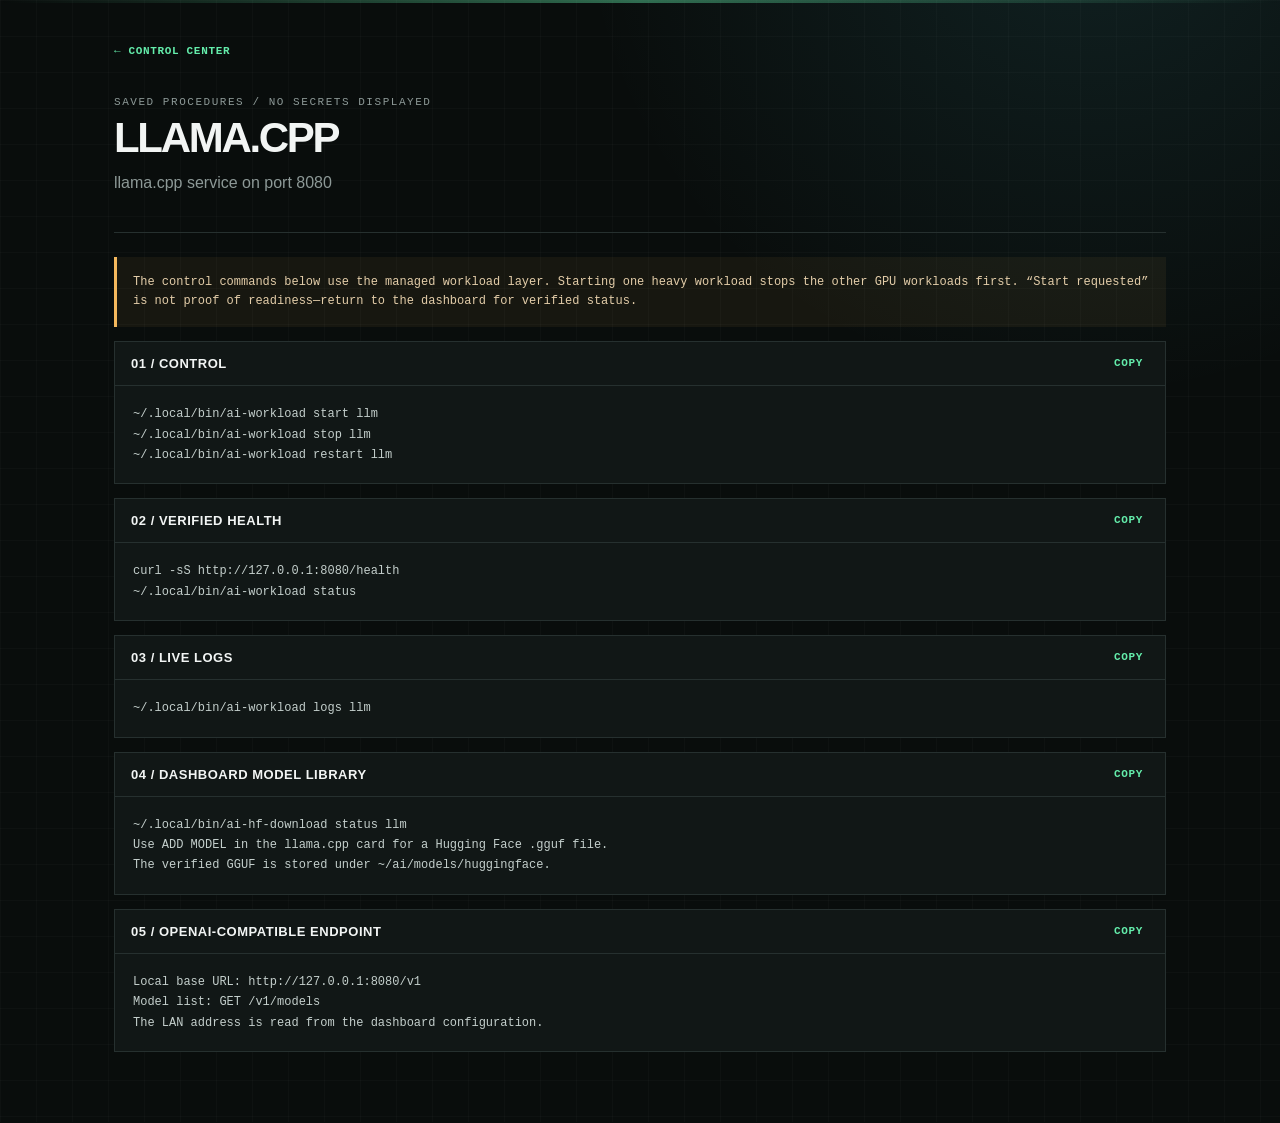
==== web/commands.html @ f3cea7c5 "Add secure Render gateway and deployment guide" ====
<!doctype html>
<html lang="en">
<head>
  <meta charset="utf-8"><meta name="viewport" content="width=device-width, initial-scale=1">
  <title>AI Server Command Library</title><link rel="icon" href="assets/control-center.svg" type="image/svg+xml"><link rel="stylesheet" href="styles.css?v=18">
  <style>
    .command-shell{max-width:1100px;margin:auto;padding:40px 24px 70px}.back{color:var(--green);text-decoration:none}
    .command-head{margin:38px 0 24px;border-bottom:1px solid var(--line);padding-bottom:24px}
    .command-head h1{font-size:42px;margin:8px 0}.command-head p{color:var(--muted)}
    .command-group{border:1px solid var(--line);background:var(--panel);margin-top:14px}
    .command-group header{display:flex;justify-content:space-between;align-items:center;padding:14px 16px;border-bottom:1px solid var(--line)}
    .command-group h2{font-size:13px;letter-spacing:.04em;margin:0}.command-group button{border:0;background:transparent;color:var(--green)}
    .command-group pre{padding:18px;margin:0;overflow:auto;color:#c4cfcc;font:12px/1.7 Consolas,monospace;white-space:pre-wrap}
    .safety{padding:16px;border-left:3px solid var(--amber);background:rgba(244,184,93,.06);color:#e3cda9;font:12px/1.6 Consolas,monospace}
    @media(max-width:760px){
      .command-shell{padding:22px 12px 48px}.command-head{margin:28px 0 18px;padding-bottom:18px}
      .command-head h1{font-size:32px;overflow-wrap:anywhere}.command-group header{padding:10px 12px}
      .command-group header button{min-width:64px;min-height:44px}.command-group pre{padding:14px;font-size:10px}
      .safety{padding:12px;font-size:10px;overflow-wrap:anywhere}
    }
  </style>
</head>
<body><div class="scanline"></div><main class="command-shell">
  <a class="back" href="/">← CONTROL CENTER</a>
  <section class="command-head"><p class="eyebrow">SAVED PROCEDURES / NO SECRETS DISPLAYED</p>
    <h1 id="title">Command Library</h1><p id="subtitle"></p></section>
  <aside class="safety">The control commands below use the managed workload layer. Starting one heavy workload stops the other GPU workloads first. “Start requested” is not proof of readiness—return to the dashboard for verified status.</aside>
  <section id="commands"></section>
</main><script src="commands.js?v=10"></script></body>
</html>
---- web/styles.css ----
﻿:root {
  --ink: #f2f5f4; --muted: #8d9997; --line: #26302f;
  --panel: #111716; --panel2: #151d1b; --bg: #090d0c;
  --green: #64edab; --red: #ff705f; --violet: #aa8cff;
  --cyan: #54d8e7; --amber: #f4b85d;
}
* { box-sizing: border-box; }
html { background: var(--bg); color: var(--ink); font-family: Bahnschrift, "Segoe UI", sans-serif; }
body { margin: 0; min-height: 100vh; background:
  radial-gradient(circle at 85% -10%, rgba(84,216,231,.1), transparent 32rem),
  linear-gradient(rgba(255,255,255,.018) 1px, transparent 1px),
  linear-gradient(90deg, rgba(255,255,255,.018) 1px, transparent 1px), var(--bg);
  background-size: auto, 36px 36px, 36px 36px, auto; overflow-x: hidden; }
.scanline { position: fixed; inset: 0 0 auto; height: 3px; z-index: 10; pointer-events: none;
  background: linear-gradient(90deg, transparent, var(--green), transparent); opacity: .42; }
main { width: min(1480px, calc(100% - 48px)); margin: auto; padding: 42px 0 56px; }
button, a { font: 600 11px/1 Consolas, monospace; letter-spacing: .06em; }
button { color: inherit; cursor: pointer; }
button:disabled { opacity: .32; cursor: not-allowed; }
button:focus-visible, a:focus-visible { outline: 2px solid var(--green); outline-offset: 3px; }
.masthead { display: flex; justify-content: space-between; align-items: end; border-bottom: 1px solid var(--line); padding-bottom: 24px; }
.host-controls { display: flex; align-items: center; justify-content: flex-end; gap: 18px; }
.eyebrow { color: var(--green); font: 500 11px Consolas, monospace; letter-spacing: .14em; margin: 0 0 10px; }
h1 { margin: 0; font-size: clamp(30px, 4vw, 54px); letter-spacing: -.055em; line-height: .95; }
h1 span { color: var(--muted); font-weight: 400; }
.host-state { display: flex; align-items: center; gap: 13px; min-width: 260px; justify-content: flex-end; }
.host-state i { width: 12px; height: 12px; border-radius: 50%; background: var(--muted); box-shadow: 0 0 0 5px rgba(141,153,151,.1); }
.host-state.ready i { background: var(--green); box-shadow: 0 0 18px var(--green); }
.host-state div { display: grid; text-align: right; gap: 5px; }
.host-state strong { font: 600 12px Consolas, monospace; letter-spacing: .08em; }
.host-state small { color: var(--muted); font: 10px Consolas, monospace; max-width: 330px; overflow-wrap: anywhere; }
.shutdown-button { min-height: 50px; padding: 0 17px; color: #ff9a8d; border: 1px solid rgba(255,112,95,.72);
  background: rgba(255,112,95,.055); box-shadow: inset 0 0 0 3px var(--bg); }
.shutdown-button:hover:not(:disabled) { color: #fff; background: rgba(255,112,95,.18); border-color: var(--red); }
.alert { margin-top: 22px; padding: 14px 18px; border: 1px solid rgba(255,112,95,.5); color: #ffc0b8;
  background: rgba(255,112,95,.08); font: 12px/1.6 Consolas, monospace; }
.alert b { color: var(--red); margin-right: 14px; }
.alert code { color: var(--ink); user-select: all; }
.hidden { display: none !important; }
.telemetry { display: grid; grid-template-columns: repeat(4, 1fr) auto; margin: 24px 0; border: 1px solid var(--line); background: rgba(17,23,22,.85); }
.telemetry > div { padding: 16px 18px; border-right: 1px solid var(--line); display: grid; gap: 6px; }
.telemetry small, .panel-title { color: var(--muted); font: 10px Consolas, monospace; letter-spacing: .09em; }
.telemetry strong { font: 600 15px Consolas, monospace; }
.telemetry button { border: 0; padding: 0 20px; background: transparent; color: var(--green); }
.telemetry button:hover { background: rgba(100,237,171,.08); }
.telemetry button.working { animation: blink 1s infinite; }
.service-grid { display: grid; grid-template-columns: repeat(2, minmax(0, 1fr)); gap: 16px; }
.service-card { --accent: var(--green); position: relative; overflow: hidden; padding: 22px; min-height: 390px;
  background: linear-gradient(145deg, rgba(255,255,255,.02), transparent 45%), var(--panel);
  border: 1px solid var(--line); display: flex; flex-direction: column; }
.service-card::after { content: ""; position: absolute; right: -55px; bottom: -70px; width: 190px; height: 190px;
  border: 1px solid color-mix(in srgb, var(--accent) 24%, transparent); transform: rotate(35deg); pointer-events: none; }
.service-card.violet { --accent: var(--violet); }.service-card.cyan { --accent: var(--cyan); }.service-card.amber { --accent: var(--amber); }
.service-card[data-state="ready"] { border-color: color-mix(in srgb, var(--accent) 55%, var(--line)); }
.card-top { display: flex; justify-content: space-between; align-items: start; }
.glyph { font: 34px/1 Bahnschrift, sans-serif; color: var(--accent); }
.badge { padding: 7px 9px; border: 1px solid var(--line); color: var(--muted); font: 600 9px Consolas, monospace; letter-spacing: .08em; }
.badge.ready { color: var(--green); border-color: rgba(100,237,171,.35); background: rgba(100,237,171,.06); }
.badge.starting, .badge.verifying { color: var(--amber); border-color: rgba(244,184,93,.35); }
.badge.degraded { color: var(--red); border-color: rgba(255,112,95,.4); }
.service-index { margin: 48px 0 8px; color: var(--accent); font: 10px Consolas, monospace; letter-spacing: .12em; }
.service-card h2 { margin: 0; font-size: 24px; letter-spacing: -.025em; }
.evidence { min-height: 48px; margin: 18px 0; color: #bdc6c4; font: 11px/1.65 Consolas, monospace; overflow-wrap: anywhere; }
.meter { height: 3px; background: #202827; margin: 8px 0 12px; overflow: hidden; }
.meter i { display: block; width: 0; height: 100%; background: var(--accent); transition: width .45s; box-shadow: 0 0 10px var(--accent); }
.model-profile { display: grid; gap: 7px; margin: 5px 0 12px; }
.model-profile span { color: var(--accent); font: 10px Consolas, monospace; letter-spacing: .1em; }
.model-profile select { width: 100%; min-height: 42px; padding: 0 11px; color: var(--ink);
  border: 1px solid var(--line); background: #0d1312; font: 11px Consolas, monospace; }
.model-profile select:focus { outline: 1px solid var(--accent); border-color: var(--accent); }
.model-profile option:disabled { color: var(--muted); }
.model-profile small { min-height: 14px; color: var(--muted); font: 9px/1.4 Consolas, monospace; }
.hf-download { margin: 5px 0 13px; padding: 11px; border: 1px solid rgba(84,216,231,.22);
  background: linear-gradient(90deg, rgba(84,216,231,.055), transparent 70%); }
.transfer-label { display: block; margin-bottom: 8px; color: var(--cyan);
  font: 10px Consolas, monospace; letter-spacing: .1em; }
.download-entry { display: grid; grid-template-columns: minmax(0, 1fr) auto; gap: 7px; }
.download-entry input { min-width: 0; min-height: 40px; padding: 0 10px; color: var(--ink);
  border: 1px solid var(--line); background: #0b1110; font: 10px Consolas, monospace; }
.download-entry input:focus { outline: 1px solid var(--cyan); border-color: var(--cyan); }
.download-entry button, .download-readout button { padding: 0 12px; border: 1px solid var(--cyan);
  color: var(--cyan); background: rgba(84,216,231,.08); }
.download-readout { display: grid; gap: 7px; margin-top: 10px; }
.download-readout > div { display: flex; justify-content: space-between; gap: 10px;
  color: var(--muted); font: 9px Consolas, monospace; letter-spacing: .05em; }
.download-readout progress { width: 100%; height: 5px; border: 0; background: #202827; accent-color: var(--cyan); }
.download-readout progress::-webkit-progress-bar { background: #202827; }
.download-readout progress::-webkit-progress-value { background: var(--cyan); box-shadow: 0 0 9px var(--cyan); }
.download-readout small { color: var(--muted); font: 9px/1.45 Consolas, monospace; overflow-wrap: anywhere; }
.download-readout code { color: #aebbb8; font: 9px/1.4 Consolas, monospace; overflow-wrap: anywhere; }
.download-readout[data-phase="done"] strong { color: var(--green); }
.download-readout[data-phase="failed"] strong { color: var(--red); }
.download-readout[data-phase="downloading"] strong, .download-readout[data-phase="verifying"] strong { color: var(--cyan); }
.download-readout button { min-height: 34px; justify-self: start; }
.primary-actions { margin-top: auto; display: grid; grid-template-columns: 1.35fr 1fr 1fr; gap: 7px; }
.primary-actions button { min-height: 40px; border: 1px solid var(--line); background: #181f1e; }
.primary-actions button:hover:not(:disabled) { border-color: var(--accent); color: var(--accent); }
.primary-actions .power { background: var(--accent); border-color: var(--accent); color: #0a0d0c; }
.secondary-actions { display: grid; grid-template-columns: repeat(4, 1fr); margin-top: 9px; border: 1px solid var(--line); }
.secondary-actions.has-manager { grid-template-columns: repeat(5, 1fr); }
.secondary-actions a, .secondary-actions button { min-height: 35px; display: grid; place-items: center; color: var(--muted); text-decoration: none;
  background: transparent; border: 0; border-right: 1px solid var(--line); font-size: 9px; }
.secondary-actions :last-child { border-right: 0; }
.secondary-actions a:hover, .secondary-actions button:hover { color: var(--ink); background: #1c2422; }
.lower-grid { display: grid; grid-template-columns: 1.7fr 1fr; gap: 16px; margin-top: 16px; }
.panel { border: 1px solid var(--line); background: var(--panel); min-height: 180px; }
.panel-title { display: flex; justify-content: space-between; padding: 13px 16px; border-bottom: 1px solid var(--line); }
.panel-title button { border: 0; background: transparent; color: var(--muted); font-size: 9px; }
.event-list { height: 155px; padding: 7px 16px; overflow: auto; font: 10px/1.5 Consolas, monospace; }
.event-list p { margin: 8px 0; color: var(--muted); }.event-list time { color: #56615f; margin-right: 12px; }
.event-list .good { color: var(--green); }.event-list .bad { color: var(--red); }
.doctrine { padding-bottom: 12px; }.doctrine p { color: var(--muted); font: 11px/1.6 Consolas, monospace; margin: 14px 16px; }
.doctrine b { color: var(--ink); }
dialog { width: min(1040px, calc(100% - 40px)); height: min(720px, calc(100% - 60px)); padding: 0;
  color: var(--ink); background: #0d1211; border: 1px solid #394441; box-shadow: 0 30px 90px #000; }
dialog::backdrop { background: rgba(0,0,0,.78); backdrop-filter: blur(4px); }
dialog header { height: 78px; padding: 16px 20px; display: flex; justify-content: space-between; border-bottom: 1px solid var(--line); }
dialog h2 { margin: 5px 0 0; font-size: 18px; } dialog small { color: var(--green); font: 9px Consolas, monospace; }
dialog header button { border: 0; background: transparent; color: var(--muted); font-size: 24px; }
dialog pre { margin: 0; padding: 20px; height: calc(100% - 78px); overflow: auto; color: #b9c7c3;
  white-space: pre-wrap; font: 11px/1.6 Consolas, monospace; }
@keyframes blink { 50% { opacity: .35; } }
@media (max-width: 1050px) {
  .service-grid { grid-template-columns: 1fr; }.service-card { min-height: 350px; }
  .service-index { margin-top: 24px; }.telemetry { grid-template-columns: repeat(2, 1fr); }
  .telemetry button { min-height: 50px; }.lower-grid { grid-template-columns: 1fr; }
}
@media (max-width: 760px) {
  main { width: calc(100% - 20px); padding: 20px 0 36px; }
  .masthead { align-items: start; gap: 22px; flex-direction: column; padding-bottom: 20px; }
  .host-controls { width: 100%; justify-content: space-between; }
  h1 { font-size: clamp(31px, 11vw, 44px); line-height: 1; }
  .eyebrow { font-size: 9px; letter-spacing: .1em; }
  .host-state { min-width: 0; width: 100%; justify-content: start; }
  .host-state div { min-width: 0; text-align: left; }
  .alert { margin-top: 14px; padding: 12px; font-size: 10px; overflow-wrap: anywhere; }
  .alert b { display: block; margin: 0 0 4px; }
  .telemetry { grid-template-columns: repeat(2, minmax(0, 1fr)); margin: 14px 0; }
  .telemetry > div { min-width: 0; padding: 13px 12px; border-bottom: 1px solid var(--line); }
  .telemetry strong { font-size: 12px; overflow-wrap: anywhere; }
  .telemetry button { grid-column: 1 / -1; min-height: 48px; }
  .service-grid { gap: 12px; }
  .service-card { min-height: 0; padding: 18px 14px 14px; }
  .service-index { margin: 28px 0 7px; }
  .service-card h2 { font-size: 25px; }
  .evidence { min-height: 0; margin: 16px 0; }
  .model-profile select { min-height: 48px; font-size: 12px; }
  .download-entry { grid-template-columns: 1fr; }
  .download-entry input, .download-entry button { min-height: 48px; }
  .download-readout button { min-height: 44px; width: 100%; }
  .primary-actions { grid-template-columns: repeat(2, 1fr); }
  .primary-actions .power { grid-column: 1 / -1; }
  .primary-actions button { min-height: 48px; }
  .secondary-actions { grid-template-columns: repeat(2, 1fr); }
  .secondary-actions.has-manager { grid-template-columns: repeat(2, 1fr); }
  .secondary-actions.has-manager :last-child { grid-column: 1 / -1; }
  .secondary-actions a, .secondary-actions button { min-height: 48px; border-bottom: 1px solid var(--line); }
  .secondary-actions :nth-child(even) { border-right: 0; }
  .lower-grid { gap: 12px; margin-top: 12px; }
  .panel { min-height: 0; }.event-list { height: 130px; }
  .panel-title button { min-width: 44px; min-height: 32px; }
  dialog { width: 100%; height: 100dvh; max-width: none; max-height: none; border: 0; }
  dialog header button { min-width: 48px; min-height: 48px; }
  dialog pre { padding: 14px; font-size: 10px; }
}
@media (prefers-reduced-motion: reduce) { *, *::before, *::after { animation: none !important; transition: none !important; } }

/* App-first identity and operational telemetry */
.telemetry { grid-template-columns: minmax(180px, 1.6fr) repeat(7, minmax(86px, 1fr)) auto auto auto; }
.telemetry .cpu-identity strong { max-width: 240px; font-size: 11px; line-height: 1.25; overflow-wrap: anywhere; }
#open-terminal { color: var(--ink); border-left: 1px solid var(--line); }
#open-remote { color: var(--muted); border-left: 1px solid var(--line); }
#open-remote.ready { color: var(--cyan); background: rgba(84,216,231,.055); }
#open-remote.needs-repair { color: var(--amber); background: rgba(244,184,93,.065); }
.service-card.openclaw { --accent: #f5654a; --brand-wash: rgba(216,74,49,.12); }
.service-card.llm { --accent: #ff8236; --brand-wash: rgba(255,130,54,.09); }
.service-card.comfy { --accent: #4285f4; --brand-wash: rgba(66,133,244,.11); }
.service-card.unsloth { --accent: #20e3b2; --brand-wash: rgba(25,199,216,.105); }
.service-card.invoke { --accent: #e6fd13; --brand-wash: rgba(230,253,19,.065); }
.service-card.ollama { --accent: #f0ede5; --brand-wash: rgba(240,237,229,.07); }
.service-card {
  min-height: 430px;
  overflow: clip;
  background: linear-gradient(145deg, var(--brand-wash), transparent 42%), var(--panel);
}
.service-card::before { content: ""; position: absolute; inset: 0 0 auto; height: 3px; background: var(--accent); }
.card-top { gap: 16px; }
.app-identity { display: flex; align-items: center; gap: 14px; min-width: 0; }
.logo-shell { width: 52px; height: 52px; flex: 0 0 52px; display: grid; place-items: center;
  color: #ff8236; background: #1b1f20; border: 1px solid color-mix(in srgb, var(--accent) 45%, var(--line));
  border-radius: 13px; box-shadow: inset 0 0 0 5px rgba(255,255,255,.025); }
.logo-shell img { display: block; width: 31px; height: 31px; object-fit: contain; }
.service-card.openclaw .logo-shell { background: #1d0d0b; border-color: #e05540;
  box-shadow: inset 0 0 0 5px rgba(245,101,74,.045), 0 0 18px rgba(216,74,49,.12); }
.service-card.openclaw .logo-shell img { width: 38px; height: 38px; }
.service-card.llm .logo-shell img { color: #ff8236; filter: invert(61%) sepia(96%) saturate(2597%) hue-rotate(335deg) brightness(103%); }
.service-card.comfy .logo-shell { background: #4285f4; border-color: #76a7fa; }
.service-card.unsloth .logo-shell { background: #062d2d; border-color: #20e3b2;
  box-shadow: inset 0 0 0 4px rgba(32,227,178,.06), 0 0 20px rgba(25,199,216,.12); }
.service-card.unsloth .logo-shell img { width: 40px; height: 40px; border-radius: 9px; }
.service-card.invoke .logo-shell { background: #080a09; }
.service-card.invoke .logo-shell img { width: 34px; height: 34px; image-rendering: auto; }
.service-card.ollama .logo-shell { background: #f0ede5; border-color: #fff; }
.service-card.ollama .logo-shell img { width: 36px; height: 36px; }
.app-identity p { margin: 0 0 4px; color: var(--accent); font: 9px Consolas, monospace; letter-spacing: .14em; }
.app-identity h2 { margin: 0; font-size: 25px; letter-spacing: -.035em; }
.app-identity small { display: block; margin-top: 3px; color: var(--muted); font: 10px/1.35 Consolas, monospace; }
.activity-row { display: flex; align-items: center; gap: 11px; margin: 22px 0 0; padding: 11px 12px;
  border: 1px solid var(--line); background: rgba(0,0,0,.16); }
.activity-row > i { width: 9px; height: 9px; flex: 0 0 9px; border-radius: 50%; background: var(--muted); }
.activity-row > div { min-width: 0; display: grid; gap: 3px; }
.activity-row strong { font: 600 10px Consolas, monospace; letter-spacing: .08em; }
.activity-row small { color: var(--muted); font: 9px/1.35 Consolas, monospace; overflow-wrap: anywhere; }
.activity-row.idle i { background: var(--green); }
.activity-row.idle strong { color: var(--green); }
.activity-row.busy { border-color: color-mix(in srgb, var(--accent) 35%, var(--line)); }
.activity-row.busy i { background: var(--accent); box-shadow: 0 0 12px var(--accent); animation: activity-pulse 1.5s infinite; }
.activity-row.busy strong { color: var(--accent); }
.activity-row.error { border-color: rgba(255, 91, 91, .5); background: rgba(255, 67, 67, .08); }
.activity-row.error i { background: #ff5b5b; box-shadow: 0 0 10px rgba(255, 91, 91, .65); }
.activity-row.error strong { color: #ff8080; }
.activity-row.stopped { opacity: .72; }
.service-card .evidence { min-height: 42px; margin: 13px 0 7px; }
.secondary-actions, .secondary-actions.has-manager {
  grid-template-columns: repeat(auto-fit, minmax(72px, 1fr));
}
.secondary-actions [data-model-download] { color: var(--accent); }
.secondary-actions [data-model-download].transferring { animation: activity-pulse 1.5s infinite; }
.download-dialog { width: min(680px, calc(100% - 40px)); height: auto; max-height: calc(100% - 60px); }
.download-dialog form { padding: 24px; display: grid; gap: 18px; }
.download-dialog form > p { margin: 0; color: #b8c2bf; font: 11px/1.65 Consolas, monospace; }
.download-dialog label { display: grid; gap: 8px; }
.download-dialog label span { color: var(--green); font: 9px Consolas, monospace; letter-spacing: .11em; }
.download-dialog input { width: 100%; min-height: 48px; padding: 0 13px; color: var(--ink);
  background: #080d0c; border: 1px solid var(--line); font: 11px Consolas, monospace; }
.download-dialog input:focus { outline: 1px solid var(--green); border-color: var(--green); }
.download-submit { min-height: 46px; border: 1px solid var(--green); color: #07100c; background: var(--green); }
.download-submit:hover:not(:disabled) { filter: brightness(1.08); }
.download-readout { margin: 0; padding: 16px; border: 1px solid var(--line); background: #0a0f0e; }
.download-readout progress { height: 7px; }
.download-readout code:empty { display: none; }
.download-readout[data-phase="done"] { border-color: rgba(100,237,171,.4); }
.download-readout[data-phase="failed"] { border-color: rgba(255,112,95,.45); }
@keyframes activity-pulse { 50% { opacity: .48; } }

.gpu-panel { margin: 0 0 16px; border: 1px solid var(--line); background: rgba(11,16,15,.92); }
.gpu-heading { display: flex; align-items: center; justify-content: space-between; gap: 18px;
  padding: 10px 13px; border-bottom: 1px solid var(--line); }
.gpu-heading .eyebrow { margin-bottom: 2px; font-size: 8px; }
.gpu-heading h2 { margin: 0; font-size: 16px; letter-spacing: -.02em; }
.gpu-heading > small { color: var(--cyan); font: 9px Consolas, monospace; letter-spacing: .09em; }
.gpu-list { display: grid; }
.gpu-empty { margin: 0; padding: 14px 13px; color: var(--muted); font: 10px/1.4 Consolas, monospace; }
.gpu-row { display: grid; grid-template-columns: 50px minmax(210px, 1.4fr) minmax(135px, .7fr)
  minmax(180px, .9fr) minmax(125px, .6fr); align-items: stretch; min-height: 68px; }
.gpu-row + .gpu-row { border-top: 1px solid var(--line); }
.gpu-row > div { min-width: 0; padding: 8px 12px; border-right: 1px solid var(--line); }
.gpu-row > div:last-child { border-right: 0; }
.gpu-index { display: grid; place-content: center; text-align: center; background: rgba(84,216,231,.04); }
.gpu-index span, .gpu-gauge span, .gpu-vitals span { color: var(--muted); font: 8px Consolas, monospace; letter-spacing: .1em; }
.gpu-index strong { color: var(--cyan); font: 18px/1 Consolas, monospace; }
.gpu-identity { display: grid; align-content: center; }
.gpu-identity small { color: var(--cyan); font: 8px Consolas, monospace; overflow-wrap: anywhere; }
.gpu-identity h3 { margin: 3px 0 1px; font-size: 14px; letter-spacing: -.02em; }
.gpu-identity p { margin: 0; color: var(--muted); font: 9px Consolas, monospace; }
.gpu-gauge { display: grid; align-content: center; gap: 6px; }
.gpu-gauge > div { display: flex; justify-content: space-between; gap: 8px; }
.gpu-gauge strong { font: 10px Consolas, monospace; text-align: right; }
.gpu-gauge progress { width: 100%; height: 4px; border: 0; accent-color: var(--cyan); }
.gpu-gauge progress::-webkit-progress-bar { background: #202827; }
.gpu-gauge progress::-webkit-progress-value { background: var(--cyan); box-shadow: 0 0 9px var(--cyan); }
.gpu-vitals { display: grid; align-content: center; gap: 3px; }
.gpu-vitals strong { font: 11px Consolas, monospace; }
.gpu-vitals strong b { font: inherit; }
.gpu-vitals small { color: var(--muted); font: 9px Consolas, monospace; }
.gpu-row.busy .gpu-vitals small { color: var(--amber); }
.temperature-normal { color: inherit; }
.temperature-warning { color: var(--amber) !important; text-shadow: 0 0 10px rgba(244,184,93,.35); }
.temperature-critical { color: var(--red) !important; text-shadow: 0 0 12px rgba(255,112,95,.45); }
.temperature-unknown { color: var(--muted) !important; }

@media (max-width: 1350px) {
  .telemetry { grid-template-columns: repeat(4, 1fr); }
  .telemetry button { min-height: 50px; border-top: 1px solid var(--line); }
  #open-terminal { grid-column: 1 / 2; }
  #open-remote { grid-column: 2 / 3; }
  #refresh { grid-column: 3 / 5; }
  .gpu-row { grid-template-columns: 48px minmax(190px, 1.3fr) minmax(125px, .7fr)
    minmax(170px, .9fr) minmax(120px, .6fr); }
}

@media (max-width: 760px) {
  .telemetry { grid-template-columns: repeat(2, minmax(0, 1fr)); }
  #open-terminal, #open-remote { grid-column: auto; padding: 0 8px; }
  #refresh { grid-column: 1 / -1; padding: 0 8px; }
  .service-card { min-height: 0; }
  .card-top { align-items: flex-start; }
  .logo-shell { width: 46px; height: 46px; flex-basis: 46px; }
  .logo-shell img { width: 27px; height: 27px; }
  .app-identity h2 { font-size: 23px; }
  .app-identity small { font-size: 9px; }
  .badge { max-width: 105px; text-align: center; line-height: 1.25; }
  .activity-row { margin-top: 17px; }
  .secondary-actions { grid-template-columns: repeat(2, 1fr); }
  .secondary-actions :last-child:nth-child(odd) { grid-column: 1 / -1; }
  .download-dialog form { padding: 18px 14px; }
  .gpu-heading { align-items: start; flex-direction: column; gap: 5px; padding: 9px 10px; }
  .gpu-row { grid-template-columns: 42px minmax(0, 1fr); }
  .gpu-row > div { padding: 8px 10px; }
  .gpu-index { grid-row: 1; }
  .gpu-identity { border-right: 0 !important; }
  .gpu-gauge { grid-column: auto; border-top: 1px solid var(--line); }
  .gpu-gauge:nth-of-type(4) { border-right: 0; }
  .gpu-vitals { grid-column: 1 / -1; border-top: 1px solid var(--line); }
}
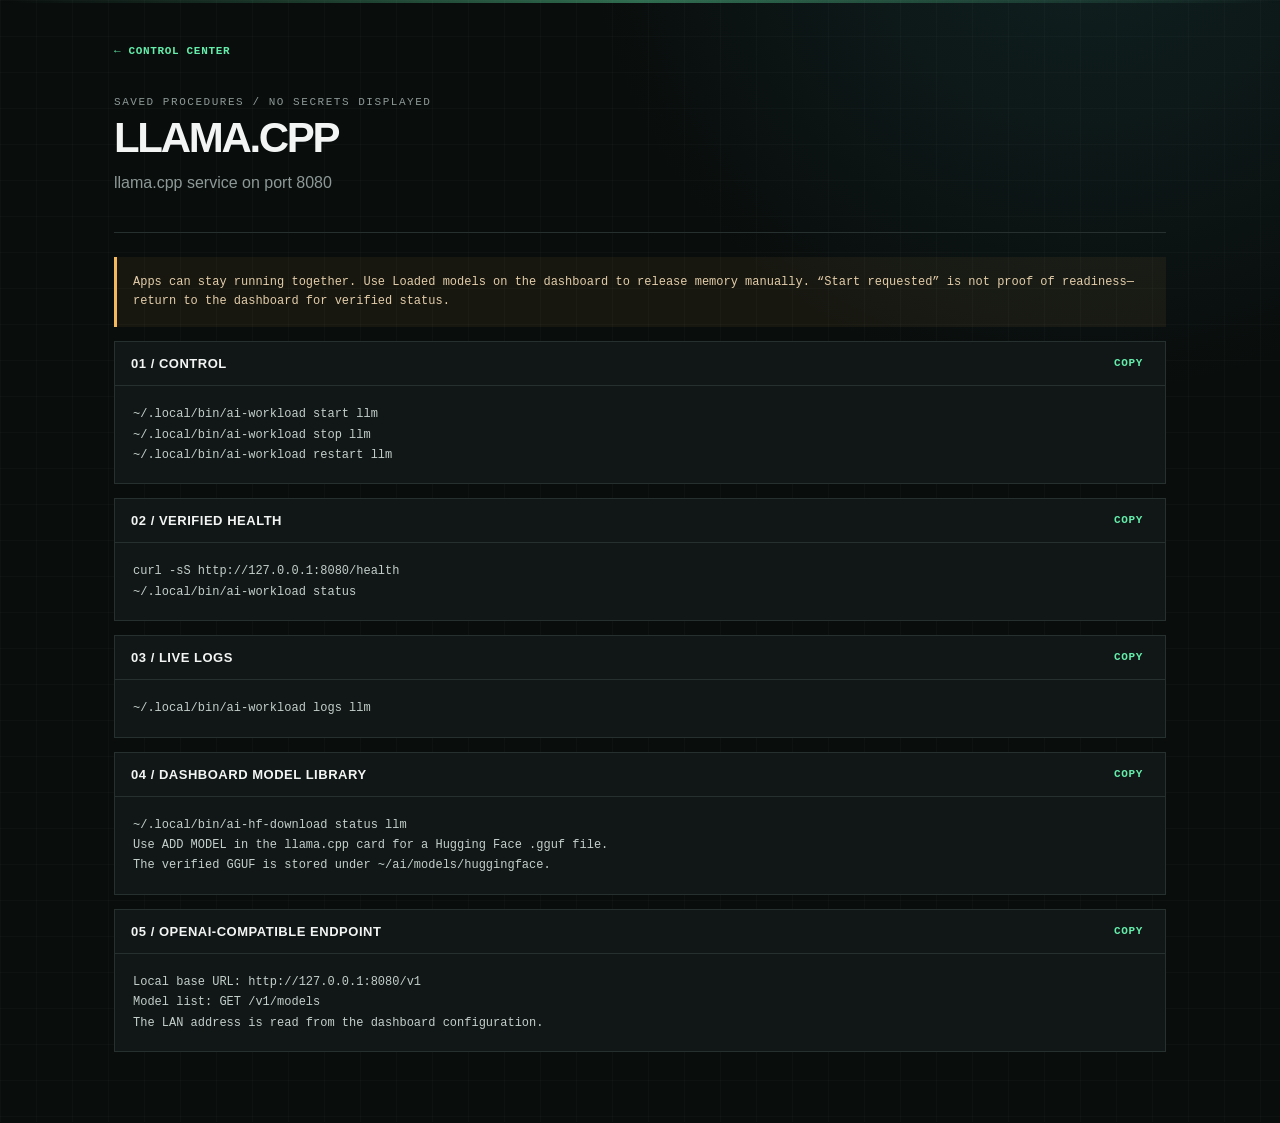
==== commit 25ddd144: "feat: add manual model controls and concurrent app launches" ====
--- a/web/commands.html
+++ b/web/commands.html
@@ -24,7 +24,7 @@
   <a class="back" href="/">← CONTROL CENTER</a>
   <section class="command-head"><p class="eyebrow">SAVED PROCEDURES / NO SECRETS DISPLAYED</p>
     <h1 id="title">Command Library</h1><p id="subtitle"></p></section>
-  <aside class="safety">The control commands below use the managed workload layer. Starting one heavy workload stops the other GPU workloads first. “Start requested” is not proof of readiness—return to the dashboard for verified status.</aside>
+  <aside class="safety">Apps can stay running together. Use Loaded models on the dashboard to release memory manually. “Start requested” is not proof of readiness—return to the dashboard for verified status.</aside>
   <section id="commands"></section>
 </main><script src="commands.js?v=10"></script></body>
 </html>
--- a/web/styles.css
+++ b/web/styles.css
@@ -44,6 +44,8 @@
 .telemetry button { border: 0; padding: 0 20px; background: transparent; color: var(--green); }
 .telemetry button:hover { background: rgba(100,237,171,.08); }
 .telemetry button.working { animation: blink 1s infinite; }
+.telemetry .usage-link { grid-column: 1 / -1; display:flex; align-items:center; justify-content:center; min-height:46px; color:var(--cyan); text-decoration:none; border-top:1px solid var(--line); }
+.telemetry .usage-link:hover { background:rgba(84,216,231,.08); }
 .service-grid { display: grid; grid-template-columns: repeat(2, minmax(0, 1fr)); gap: 16px; }
 .service-card { --accent: var(--green); position: relative; overflow: hidden; padding: 22px; min-height: 390px;
   background: linear-gradient(145deg, rgba(255,255,255,.02), transparent 45%), var(--panel);
@@ -309,7 +311,15 @@
   .gpu-row > div { padding: 8px 10px; }
   .gpu-index { grid-row: 1; }
   .gpu-identity { border-right: 0 !important; }
-  .gpu-gauge { grid-column: auto; border-top: 1px solid var(--line); }
-  .gpu-gauge:nth-of-type(4) { border-right: 0; }
+  .gpu-row > .gpu-gauge { grid-column: 1 / -1; border-top: 1px solid var(--line); border-right: 0; }
+  .gpu-gauge > div { flex-wrap: wrap; align-items: baseline; }
+  .gpu-gauge strong { max-width: 100%; overflow-wrap: anywhere; }
+  .gpu-gauge progress { min-width: 0; }
+  .gpu-identity h3, .gpu-vitals strong { overflow-wrap: anywhere; }
   .gpu-vitals { grid-column: 1 / -1; border-top: 1px solid var(--line); }
 }
+.connection-status { border:1px solid var(--line); border-left:4px solid #d4ac54; padding:16px 20px; margin:16px 0; background:var(--panel); }
+.connection-status strong { display:block; font-size:16px; color:var(--ink); }
+.connection-status p { color:var(--muted); margin:8px 0 0; line-height:1.6; overflow-wrap:anywhere; }
+.connection-status[data-state="live"] { border-left-color:#70d5a3; }
+.connection-status[data-state="offline"] { border-left-color:#ee8b80; }
